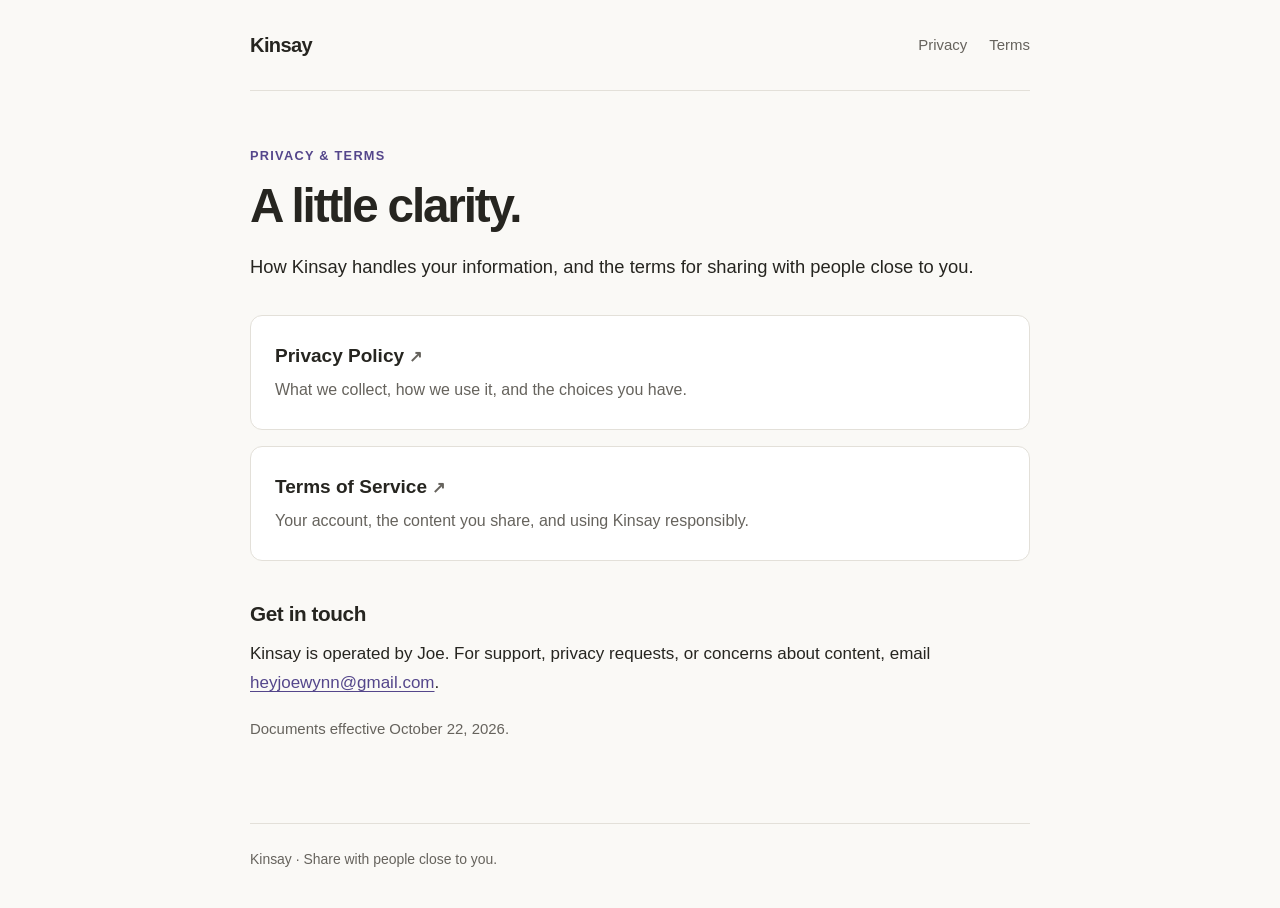
==== index.html @ 6ae23a5e "Publish Kinsay Privacy Policy and Terms of Service" ====
<!doctype html>
<html lang="en">
<head>
  <meta charset="utf-8">
  <meta name="viewport" content="width=device-width, initial-scale=1">
  <meta name="description" content="Privacy Policy, Terms of Service, and contact information for Kinsay.">
  <meta name="referrer" content="no-referrer">
  <title>Kinsay — Privacy &amp; Terms</title>
  <link rel="stylesheet" href="styles.css">
</head>
<body>
  <a class="skip-link" href="#main">Skip to content</a>
  <header class="site-header">
    <a class="brand" href="./" aria-label="Kinsay home">Kinsay</a>
    <nav aria-label="Legal"><a href="privacy.html">Privacy</a><a href="terms.html">Terms</a></nav>
  </header>
  <main id="main">
    <p class="eyebrow">Privacy &amp; Terms</p>
    <h1>A little clarity.</h1>
    <p class="intro">How Kinsay handles your information, and the terms for sharing with people close to you.</p>
    <ul class="document-links">
      <li><a href="privacy.html"><strong>Privacy Policy <span aria-hidden="true">↗</span></strong><span>What we collect, how we use it, and the choices you have.</span></a></li>
      <li><a href="terms.html"><strong>Terms of Service <span aria-hidden="true">↗</span></strong><span>Your account, the content you share, and using Kinsay responsibly.</span></a></li>
    </ul>
    <h2>Get in touch</h2>
    <p>Kinsay is operated by Joe. For support, privacy requests, or concerns about content, email <a class="contact" href="mailto:heyjoewynn@gmail.com">heyjoewynn@gmail.com</a>.</p>
    <p class="date">Documents effective October 22, 2026.</p>
  </main>
  <footer class="site-footer">Kinsay · Share with people close to you.</footer>
</body>
</html>
---- styles.css ----
:root {
  color-scheme: light dark;
  --background: #faf9f6;
  --surface: #ffffff;
  --text: #262520;
  --muted: #66635d;
  --line: #e3e0d9;
  --accent: #54468b;
  font-family: -apple-system, BlinkMacSystemFont, "Segoe UI", sans-serif;
  font-size: 17px;
  line-height: 1.7;
}
* { box-sizing: border-box; }
body { margin: 0; background: var(--background); color: var(--text); }
a { color: var(--accent); text-underline-offset: .18em; }
a:hover { text-decoration-thickness: 2px; }
a:focus-visible, summary:focus-visible {
  outline: 3px solid var(--accent); outline-offset: 5px; border-radius: 2px;
}
.skip-link { position: absolute; top: -100px; left: 20px; padding: 8px 14px; background: var(--surface); }
.skip-link:focus { top: 12px; z-index: 1; }
.site-header, main, .site-footer { width: min(100% - 48px, 780px); margin-inline: auto; }
.site-header { display: flex; flex-wrap: wrap; align-items: center; justify-content: space-between; gap: 12px 24px; padding-block: 28px; border-bottom: 1px solid var(--line); }
.brand { font-size: 1.18rem; font-weight: 700; color: var(--text); text-decoration: none; letter-spacing: -.03em; }
nav { display: flex; gap: 22px; font-size: .88rem; }
nav a { color: var(--muted); text-decoration: none; }
nav a[aria-current="page"] { color: var(--text); text-decoration: underline; }
main { padding-block: 54px 64px; }
.eyebrow { color: var(--accent); font-size: .75rem; font-weight: 650; letter-spacing: .1em; text-transform: uppercase; margin: 0 0 12px; }
h1 { font-size: clamp(2rem, 6vw, 2.8rem); line-height: 1.15; letter-spacing: -.045em; margin: 0 0 18px; }
h2 { font-size: 1.22rem; line-height: 1.4; letter-spacing: -.02em; margin: 38px 0 12px; scroll-margin-top: 20px; }
p { margin: 0 0 18px; }
li { margin-block: 9px; }
ul, ol { padding-left: 24px; }
.date, .muted { color: var(--muted); font-size: .88rem; }
.intro { font-size: 1.08rem; }
.notice { background: var(--surface); padding: 22px 24px; border: 1px solid var(--line); border-radius: 12px; margin-block: 26px; }
.notice p:last-child { margin-bottom: 0; }
details { border-block: 1px solid var(--line); padding-block: 15px; margin: 28px 0 34px; }
summary { cursor: pointer; font-weight: 600; }
.document-links { list-style: none; padding: 0; display: grid; gap: 16px; margin-top: 32px; }
.document-links li { margin: 0; }
.document-links a { display: block; background: var(--surface); border: 1px solid var(--line); border-radius: 12px; padding: 24px; color: var(--text); text-decoration: none; }
.document-links a:hover { border-color: var(--accent); }
.document-links strong { display: block; font-size: 1.12rem; margin-bottom: 4px; }
.document-links span { color: var(--muted); font-size: .94rem; }
.contact { overflow-wrap: anywhere; }
.site-footer { border-top: 1px solid var(--line); padding-block: 24px 36px; font-size: .82rem; color: var(--muted); }
@media (max-width: 480px) {
  .site-header, main, .site-footer { width: calc(100% - 36px); }
  .site-header { padding-block: 20px; }
  main { padding-block: 36px 44px; }
  nav { gap: 16px; }
  .notice, .document-links a { padding: 18px; }
}
@media (prefers-color-scheme: dark) {
  :root { --background: #1c1c1b; --surface: #242422; --text: #efede7; --muted: #b9b5ab; --line: #3c3b35; --accent: #c4b6fa; }
}
@media print {
  :root { color-scheme: light; --background: white; --surface: white; --text: black; --muted: #444; --line: #ccc; --accent: black; font-size: 11pt; }
  .site-header, .site-footer, details, .skip-link { display: none; }
  main { width: 100%; padding: 0; }
  h2 { break-after: avoid; }
  p, li { orphans: 3; widows: 3; }
}
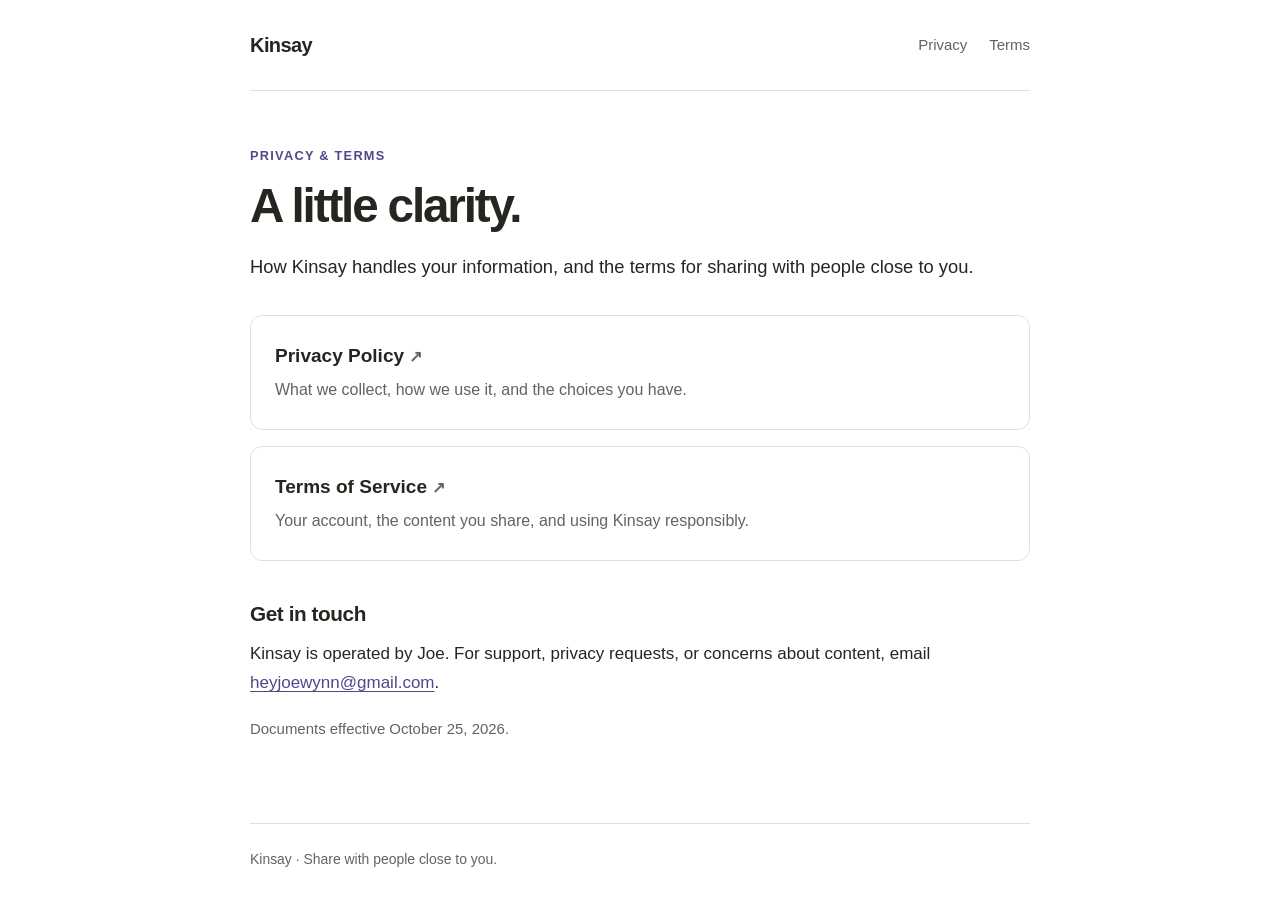
==== commit 19a4b35e: "Update account erasure, safety controls and sign-in privacy disclosures" ====
--- a/index.html
+++ b/index.html
@@ -24,7 +24,7 @@
     </ul>
     <h2>Get in touch</h2>
     <p>Kinsay is operated by Joe. For support, privacy requests, or concerns about content, email <a class="contact" href="mailto:heyjoewynn@gmail.com">heyjoewynn@gmail.com</a>.</p>
-    <p class="date">Documents effective October 22, 2026.</p>
+    <p class="date">Documents effective October 25, 2026.</p>
   </main>
   <footer class="site-footer">Kinsay · Share with people close to you.</footer>
 </body>
--- a/styles.css
+++ b/styles.css
@@ -1,6 +1,5 @@
 :root {
   color-scheme: light dark;
-  --background: #faf9f6;
   --surface: #ffffff;
   --text: #262520;
   --muted: #66635d;
@@ -11,7 +10,7 @@
   line-height: 1.7;
 }
 * { box-sizing: border-box; }
-body { margin: 0; background: var(--background); color: var(--text); }
+body { margin: 0; color: var(--text); }
 a { color: var(--accent); text-underline-offset: .18em; }
 a:hover { text-decoration-thickness: 2px; }
 a:focus-visible, summary:focus-visible {
@@ -54,10 +53,10 @@
   .notice, .document-links a { padding: 18px; }
 }
 @media (prefers-color-scheme: dark) {
-  :root { --background: #1c1c1b; --surface: #242422; --text: #efede7; --muted: #b9b5ab; --line: #3c3b35; --accent: #c4b6fa; }
+  :root { --surface: #242422; --text: #efede7; --muted: #b9b5ab; --line: #3c3b35; --accent: #c4b6fa; }
 }
 @media print {
-  :root { color-scheme: light; --background: white; --surface: white; --text: black; --muted: #444; --line: #ccc; --accent: black; font-size: 11pt; }
+  :root { color-scheme: light; --surface: white; --text: black; --muted: #444; --line: #ccc; --accent: black; font-size: 11pt; }
   .site-header, .site-footer, details, .skip-link { display: none; }
   main { width: 100%; padding: 0; }
   h2 { break-after: avoid; }
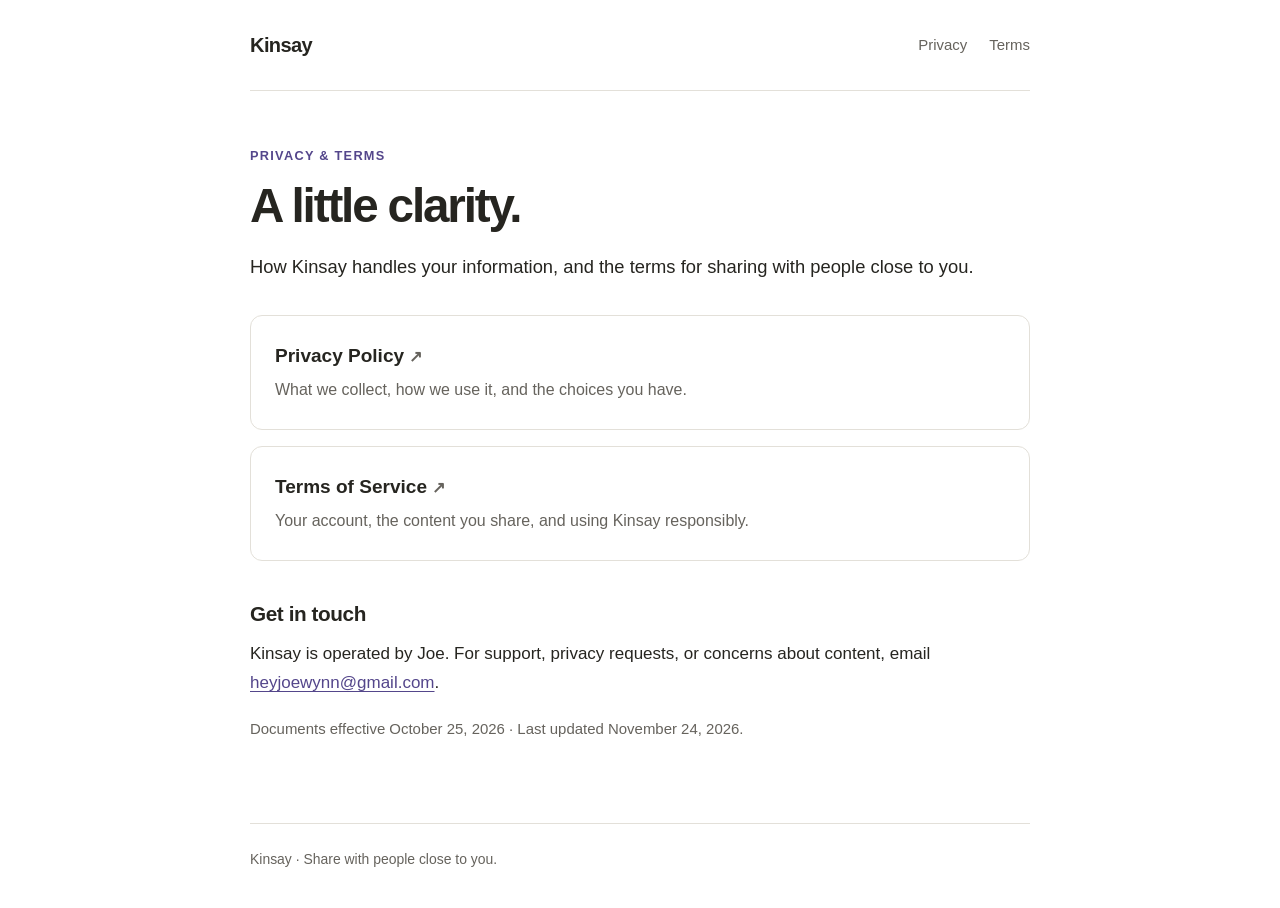
==== commit 67715357: "Update legal pages for v1.1 Kinsay Plus subscriptions and rich media" ====
--- a/index.html
+++ b/index.html
@@ -24,7 +24,7 @@
     </ul>
     <h2>Get in touch</h2>
     <p>Kinsay is operated by Joe. For support, privacy requests, or concerns about content, email <a class="contact" href="mailto:heyjoewynn@gmail.com">heyjoewynn@gmail.com</a>.</p>
-    <p class="date">Documents effective October 25, 2026.</p>
+    <p class="date">Documents effective October 25, 2026 · Last updated November 24, 2026.</p>
   </main>
   <footer class="site-footer">Kinsay · Share with people close to you.</footer>
 </body>
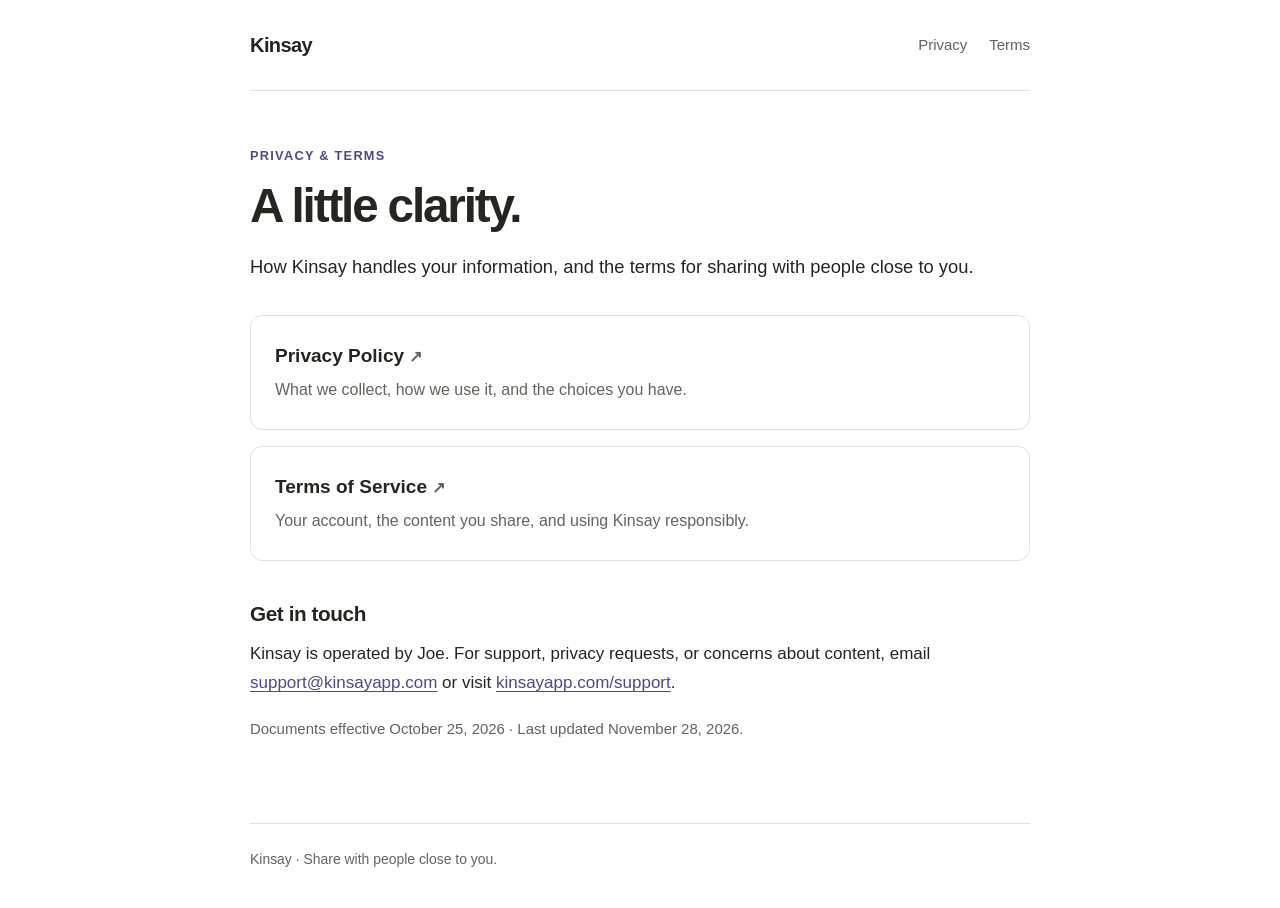
==== commit b935ded4: "Update contact email to support@kinsayapp.com and note Cloudflare Pages hosting" ====
--- a/index.html
+++ b/index.html
@@ -23,8 +23,8 @@
       <li><a href="terms.html"><strong>Terms of Service <span aria-hidden="true">↗</span></strong><span>Your account, the content you share, and using Kinsay responsibly.</span></a></li>
     </ul>
     <h2>Get in touch</h2>
-    <p>Kinsay is operated by Joe. For support, privacy requests, or concerns about content, email <a class="contact" href="mailto:heyjoewynn@gmail.com">heyjoewynn@gmail.com</a>.</p>
-    <p class="date">Documents effective October 25, 2026 · Last updated November 24, 2026.</p>
+    <p>Kinsay is operated by Joe. For support, privacy requests, or concerns about content, email <a class="contact" href="mailto:support@kinsayapp.com">support@kinsayapp.com</a> or visit <a href="https://kinsayapp.com/support">kinsayapp.com/support</a>.</p>
+    <p class="date">Documents effective October 25, 2026 · Last updated November 28, 2026.</p>
   </main>
   <footer class="site-footer">Kinsay · Share with people close to you.</footer>
 </body>
